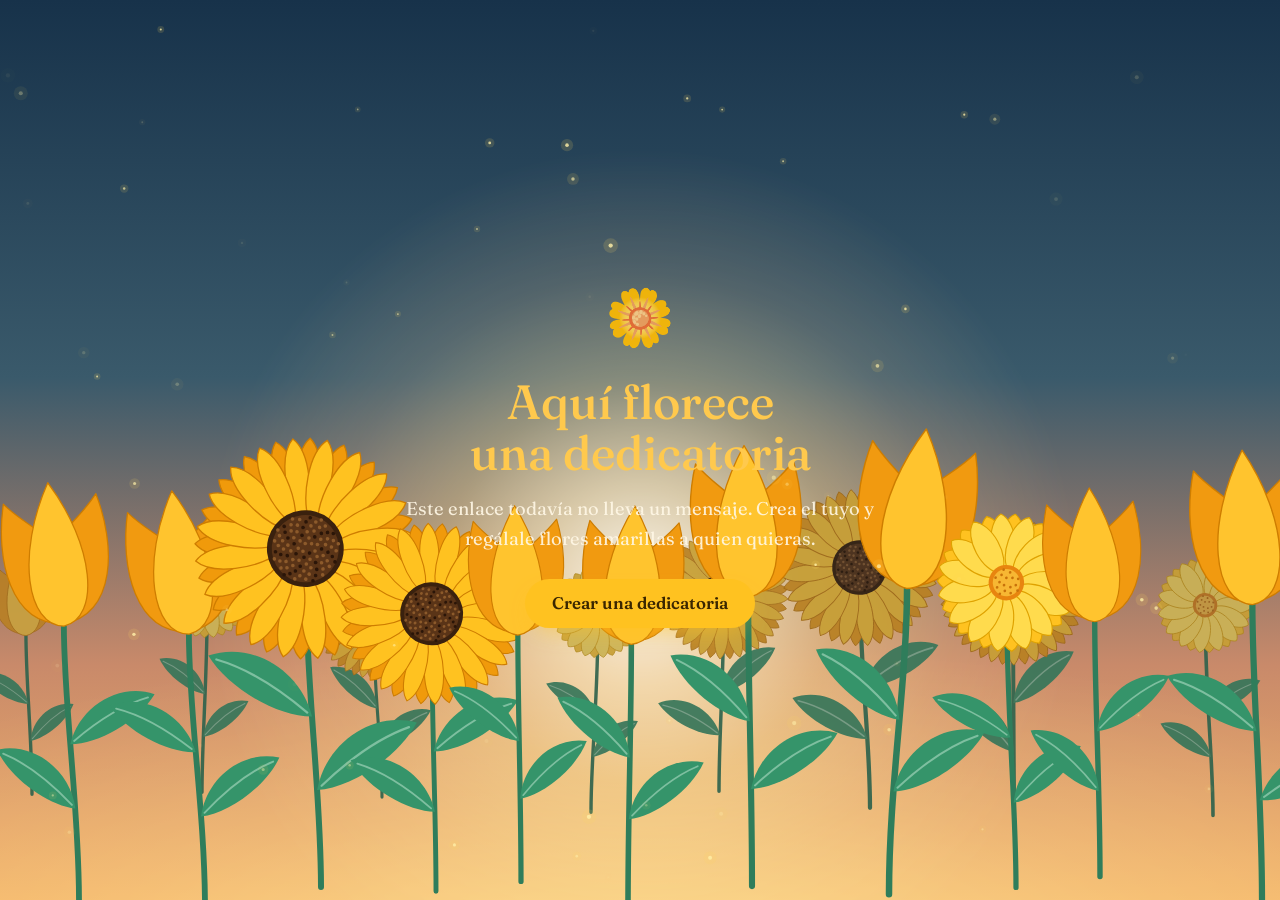
==== dedicatoria.html @ d3b1a773 "nueva version con dedicatoria" ====
<!DOCTYPE html>
<html lang="es">
<head>
  <meta charset="UTF-8">
  <meta name="viewport" content="width=device-width, initial-scale=1, viewport-fit=cover">
  <title>Una dedicatoria de flores amarillas</title>
  <meta name="description" content="Un regalo de flores amarillas para el 21 de marzo.">
  <meta name="theme-color" content="#12283C">
  <meta name="robots" content="noindex">
  <link rel="icon" href="data:image/svg+xml,%3Csvg xmlns='http://www.w3.org/2000/svg' viewBox='0 0 100 100'%3E%3Ctext y='.9em' font-size='90'%3E🌼%3C/text%3E%3C/svg%3E">

  <link rel="preconnect" href="https://fonts.googleapis.com">
  <link rel="preconnect" href="https://fonts.gstatic.com" crossorigin>
  <link href="https://fonts.googleapis.com/css2?family=Caveat:wght@500;600;700&family=Fraunces:ital,opsz,wght@0,9..144,400..700;1,9..144,400..600&display=swap" rel="stylesheet">

  <link rel="stylesheet" href="style.css">
  <script src="flores.js" defer></script>
  <script src="dedicatoria.js" defer></script>
</head>
<body class="pagina-dedicatoria">

  <main class="escena" id="escena">
    <!-- Cielo en capas: antes del amanecer + amanecer cálido -->
    <div class="cielo" aria-hidden="true"></div>
    <div class="cielo cielo--calido" aria-hidden="true"></div>
    <div class="estrellas" id="estrellas" aria-hidden="true"></div>
    <div class="resplandor" aria-hidden="true"></div>
    <div class="sol" aria-hidden="true"></div>

    <!-- Prado (lo siembra flores.js) -->
    <div class="prado" id="prado" aria-hidden="true"></div>
    <canvas class="polen" id="polen" aria-hidden="true"></canvas>

    <!-- 1) El regalo cerrado -->
    <div class="sobre" id="sobre">
      <p class="sobre__linea">Un regalo de flores amarillas para</p>
      <p class="sobre__nombre" id="sobre-nombre"></p>
      <button class="boton boton--abrir" type="button" id="abrir">
        <span class="boton__flor" aria-hidden="true">🌼</span>
        Abrir el regalo
      </button>
      <p class="sobre__pista">21 de marzo · Día de las flores amarillas</p>
    </div>

    <!-- 2) La dedicatoria (aparece al abrir) -->
    <article class="carta" id="carta" hidden>
      <p class="carta__para" id="carta-para">Para</p>
      <h1 class="carta__nombre" id="carta-nombre"></h1>

      <div class="carta__sello" aria-hidden="true">
        <svg viewBox="0 0 120 24" width="120" height="24">
          <line x1="4" y1="12" x2="46" y2="12"></line>
          <path d="M60 4 C 66 8, 66 16, 60 20 C 54 16, 54 8, 60 4Z" class="sello-petalo"></path>
          <path d="M60 4 C 54 8, 54 16, 60 20 C 66 16, 66 8, 60 4Z" class="sello-petalo" transform="rotate(90 60 12)"></path>
          <circle cx="60" cy="12" r="3" class="sello-centro"></circle>
          <line x1="74" y1="12" x2="116" y2="12"></line>
        </svg>
      </div>

      <p class="carta__mensaje" id="carta-mensaje"></p>

      <p class="carta__firma" id="carta-firma" hidden>
        <span class="carta__firma-etiqueta">con cariño,</span>
        <span class="carta__firma-nombre" id="carta-de"></span>
      </p>
    </article>

    <!-- 3) Si el enlace llega vacío -->
    <div class="vacio" id="vacio" hidden>
      <p class="vacio__flor" aria-hidden="true">🌼</p>
      <h1>Aquí florece una dedicatoria</h1>
      <p>Este enlace todavía no lleva un mensaje. Crea el tuyo y regálale flores amarillas a quien quieras.</p>
      <a class="boton" href="index.html">Crear una dedicatoria</a>
    </div>

    <!-- Enlace discreto para crear la propia (aparece al abrir) -->
    <a class="crear-tuya" id="crear-tuya" href="index.html" hidden>Crear tu propia dedicatoria</a>
  </main>

</body>
</html>
---- style.css ----
/* =====================================================
   Día de las flores amarillas
   Amanecer sobre un prado. Amarillo, oro y verde.
   ===================================================== */
:root {
  /* cielo antes del amanecer */
  --noche-1: #0F2233;
  --noche-2: #1B3A4B;
  --noche-3: #2E4A56;
  /* amanecer cálido */
  --alba-1: #17324A;
  --alba-2: #3A5A6B;
  --alba-3: #C98A6A;
  --alba-4: #F3B267;
  /* luz */
  --oro: #FFC94D;
  --girasol: #FFC220;
  --mantequilla: #FFE9A8;
  --crema: #FFF7E6;
  /* follaje */
  --hoja-oscura: #1C5A46;
  --hoja: #35946A;
  --tallo: #2F7D5B;

  --serif: 'Fraunces', Georgia, 'Times New Roman', serif;
  --mano: 'Caveat', 'Segoe Script', cursive;
}

*, *::before, *::after { box-sizing: border-box; }
[hidden] { display: none !important; }

@media (prefers-reduced-motion: no-preference) {
  html { scroll-behavior: smooth; }
}

body {
  margin: 0;
  font-family: var(--serif);
  font-optical-sizing: auto;
  font-size: 1.15rem;
  line-height: 1.6;
  color: var(--crema);
  background: var(--noche-1);
  -webkit-font-smoothing: antialiased;
  text-rendering: optimizeLegibility;
}

h1, h2, h3 { font-weight: 500; line-height: 1.05; text-wrap: balance; margin: 0; }

/* ---------- Botones ---------- */
.boton {
  display: inline-flex;
  align-items: center;
  justify-content: center;
  gap: .5rem;
  min-height: 3.1rem;
  padding: .75rem 1.7rem;
  border: 0;
  border-radius: 999px;
  background: var(--girasol);
  color: #3A2600;
  font: 600 1.05rem/1 var(--serif);
  text-decoration: none;
  cursor: pointer;
  transition: transform .18s ease, background-color .18s ease, box-shadow .18s ease;
  box-shadow: 0 10px 26px -12px rgba(255, 194, 32, .8);
}
.boton:hover { background: var(--mantequilla); transform: translateY(-2px); }
.boton:active { transform: translateY(0); }
.boton:focus-visible { outline: 3px solid var(--mantequilla); outline-offset: 3px; }

.boton--suave {
  background: transparent;
  color: var(--mantequilla);
  box-shadow: inset 0 0 0 1.5px rgba(255, 233, 168, .55);
}
.boton--suave:hover { background: rgba(255, 233, 168, .14); }

/* =====================================================
   ESCENA (cielo + amanecer) — común a las dos páginas
   ===================================================== */
.escena {
  position: relative;
  isolation: isolate;
  overflow: hidden;
  min-height: 100svh;
  display: grid;
  place-items: center;
  padding:
    calc(env(safe-area-inset-top, 0px) + 2rem) 1.25rem
    calc(env(safe-area-inset-bottom, 0px) + 2rem);
  text-align: center;
}

/* Cielos superpuestos (se funde el cálido encima del nocturno) */
.cielo {
  position: absolute; inset: 0; z-index: 0;
  background: linear-gradient(180deg, var(--noche-1) 0%, var(--noche-2) 52%, var(--noche-3) 100%);
}
.cielo--calido {
  background: linear-gradient(180deg, var(--alba-1) 0%, var(--alba-2) 42%, var(--alba-3) 74%, var(--alba-4) 100%);
  opacity: 0;
  transition: opacity 2.8s ease;
}

/* Estrellas tenues que se apagan al amanecer */
.estrellas {
  position: absolute; inset: 0; z-index: 0;
  background-image:
    radial-gradient(1.5px 1.5px at 12% 18%, rgba(255,255,255,.8), transparent),
    radial-gradient(1.5px 1.5px at 28% 32%, rgba(255,255,255,.6), transparent),
    radial-gradient(1px 1px at 44% 14%, rgba(255,255,255,.7), transparent),
    radial-gradient(1.5px 1.5px at 63% 26%, rgba(255,255,255,.6), transparent),
    radial-gradient(1px 1px at 78% 12%, rgba(255,255,255,.7), transparent),
    radial-gradient(1.5px 1.5px at 88% 30%, rgba(255,255,255,.6), transparent),
    radial-gradient(1px 1px at 52% 40%, rgba(255,255,255,.5), transparent);
  opacity: .9;
  transition: opacity 2s ease;
}

/* Resplandor cálido del horizonte (mezcla aditiva: nunca ensucia el color) */
.resplandor {
  position: absolute; inset: 0; z-index: 1;
  background: radial-gradient(125% 62% at 50% 112%,
    rgba(255, 198, 96, .70) 0%,
    rgba(255, 168, 84, .28) 38%,
    transparent 66%);
  mix-blend-mode: screen;
  opacity: .3;
  transition: opacity 2.8s ease;
}

/* El sol: un disco de luz difusa que sube. Screen + blur => brillo real */
.sol {
  position: absolute; z-index: 1;
  left: 50%; bottom: -14%;
  width: min(115vmin, 880px);
  aspect-ratio: 1;
  translate: -50% 0;
  border-radius: 50%;
  background: radial-gradient(circle at 50% 50%,
    rgba(255, 250, 235, .95) 0%,
    rgba(255, 224, 150, .72) 16%,
    rgba(255, 199, 77, .40) 32%,
    rgba(255, 176, 74, .16) 50%,
    transparent 70%);
  mix-blend-mode: screen;
  filter: blur(4px);
  opacity: 0;
  transform: translateY(22%) scale(.82);
  transition: opacity 2.6s ease, transform 3.2s cubic-bezier(.2, .7, .2, 1);
}

/* Estado "amanecido": lo activa cada página */
.amanece .cielo--calido { opacity: 1; }
.amanece .resplandor { opacity: 1; }
.amanece .sol { opacity: 1; transform: translateY(0) scale(1); }
.amanece .estrellas { opacity: 0; }

/* Prado y canvas */
.prado { position: absolute; inset: 0; z-index: 2; pointer-events: none; }
.polen { position: absolute; inset: 0; z-index: 3; width: 100%; height: 100%; pointer-events: none; }

/* =====================================================
   FLORES
   ===================================================== */
.flor {
  --h: min(52svh, 460px);
  display: block;
  height: calc(var(--e, 1) * var(--h));
  aspect-ratio: 200 / 420;
}
.prado .flor {
  --h: min(56svh, 520px);
  position: absolute;
  bottom: 0;
  transform: translateX(-50%);
}
.prado .flor.lejos { filter: saturate(.8) brightness(.82); opacity: .92; }

.flor svg {
  display: block; width: 100%; height: 100%;
  overflow: visible;
  transform-origin: 50% 100%;
  animation: mecer var(--t, 6s) ease-in-out var(--m, 0s) infinite alternate;
}
@keyframes mecer { from { transform: rotate(-1.5deg); } to { transform: rotate(1.5deg); } }

.flor--girasol   { --p1: #FFC220; --p2: #F09A0B; --borde: #CE7D00; }
.flor--margarita { --p1: #FFDB4D; --p2: #FFC220; --borde: #DFA200; }
.flor--tulipan   { --p1: #FFC42E; --p2: #F19A10; --borde: #CE7D00; }

.tallo { fill: none; stroke: var(--c-tallo, var(--tallo)); stroke-width: 5; stroke-linecap: round; stroke-dasharray: 1; }
.hoja  { fill: var(--c-hoja, var(--hoja)); transform-origin: 0 0; }
.vena  { fill: none; stroke: rgba(235, 255, 240, .4); stroke-width: 1.5; stroke-linecap: round; transform-origin: 0 0; }
.petalo { transform-origin: 0 0; stroke: var(--borde); stroke-width: 1.1; stroke-linejoin: round; }
.petalo--frente { fill: var(--p1); }
.petalo--atras  { fill: var(--p2); }
.cabeza { transform-origin: 0 0; }
.cabeza--tulipan, .cabeza--tulipan .petalo { transform-origin: 0 34px; }
.centro { transform-origin: 0 0; }

/* nacimiento */
.flor.semilla { opacity: 0; }
.flor.brota { opacity: 1; }
.flor.brota .tallo { animation: crecer 1.7s cubic-bezier(.3, .7, .2, 1) var(--d, 0s) both; }
.flor.brota .hoja,
.flor.brota .vena  { animation: abrir .9s cubic-bezier(.2, 1.2, .4, 1) calc(var(--d, 0s) + .6s + var(--k, 0) * .3s) both; }
.flor.brota .cabeza { animation: brotar 1.1s cubic-bezier(.2, 1.35, .4, 1) calc(var(--d, 0s) + 1.2s) both; }
.flor.brota .petalo { animation: abrir 1s cubic-bezier(.2, 1.3, .4, 1) calc(var(--d, 0s) + 1.3s + var(--r, 0s)) both; }
.flor.brota .centro { animation: abrir .8s cubic-bezier(.2, 1.3, .4, 1) calc(var(--d, 0s) + 1.25s) both; }
@keyframes crecer { from { stroke-dashoffset: 1; } to { stroke-dashoffset: 0; } }
@keyframes abrir  { from { transform: scale(0); } }
@keyframes brotar { from { transform: scale(.2) rotate(-28deg); opacity: 0; } }

/* =====================================================
   PORTADA (index)
   ===================================================== */
.escena--inicio { align-content: center; }
.portada {
  position: relative; z-index: 4;
  display: grid; justify-items: center; gap: 1.1rem;
  max-width: 46rem;
  animation: aparecer 1.6s ease-out .5s both;
}
@keyframes aparecer { from { opacity: 0; transform: translateY(14px); filter: blur(6px); } }

.portada__fecha {
  margin: 0; font-family: var(--mano);
  font-size: clamp(1.5rem, 4vw, 2.1rem); color: var(--mantequilla);
}
.portada__titulo {
  font-size: clamp(2.6rem, 9vw, 6rem);
  color: var(--oro);
  text-shadow: 0 2px 40px rgba(255, 201, 77, .45);
}
.portada__bajada {
  margin: 0; max-width: 34rem;
  font-size: clamp(1.05rem, 2.4vw, 1.3rem);
  line-height: 1.55; color: rgba(255, 247, 230, .92);
}
.portada .boton { margin-top: .6rem; }

.bajar {
  position: absolute; z-index: 4;
  bottom: calc(env(safe-area-inset-bottom, 0px) + 1.2rem); left: 50%;
  width: 2.8rem; height: 2.8rem; translate: -50% 0;
  display: grid; place-items: center;
  color: var(--crema); text-decoration: none; font-size: 1.4rem;
  border-radius: 50%; background: rgba(255, 247, 230, .12);
  animation: flotar 2.4s ease-in-out infinite;
}
@keyframes flotar { 50% { transform: translateY(6px); } }

/* =====================================================
   Secciones claras (index)
   ===================================================== */
.ancho { width: min(100%, 64rem); margin-inline: auto; }

.intro {
  background: var(--crema); color: #33291B;
  padding: clamp(4rem, 10vw, 7rem) 1.25rem;
}
.intro h2 { font-size: clamp(1.9rem, 4.6vw, 2.9rem); color: #7A4B12; margin-bottom: 1.2rem; }
.intro p { max-width: 40rem; margin: 0 auto 1.1em; text-align: center; }
.intro p:last-child { margin-bottom: 0; }

/* ===== Componer ===== */
.componer {
  background: linear-gradient(180deg, #10222F 0%, #16344A 100%);
  padding: clamp(4rem, 10vw, 7rem) 1.25rem;
}
.componer__reja {
  display: grid; gap: 3rem;
  grid-template-columns: minmax(0, 1fr);
  align-items: start;
}
.componer h2 { font-size: clamp(1.9rem, 4.6vw, 2.8rem); color: var(--oro); margin-bottom: 1.6rem; }

@media (min-width: 56rem) {
  .componer__reja { grid-template-columns: minmax(0, 6fr) minmax(0, 5fr); gap: 4rem; }
  .componer__vista { position: sticky; top: 2rem; }
}

form { display: grid; gap: 1.25rem; }
.fila { display: grid; gap: 1.1rem; grid-template-columns: repeat(auto-fit, minmax(11rem, 1fr)); }

.campo { display: grid; gap: .4rem; margin: 0; padding: 0; border: 0; min-width: 0; }
.campo label, .campo legend {
  padding: 0; font-family: var(--mano);
  font-size: 1.35rem; color: var(--mantequilla);
}
.campo legend { margin-bottom: .5rem; }

.campo input[type='text'], .campo textarea {
  width: 100%; padding: .85rem 1rem;
  font: 400 1.05rem/1.5 var(--serif); color: var(--crema);
  background: rgba(255, 247, 230, .06);
  border: 1.5px solid rgba(255, 233, 168, .3);
  border-radius: .8rem;
}
.campo textarea { min-height: 8rem; resize: vertical; }
.campo input::placeholder, .campo textarea::placeholder { color: rgba(255, 247, 230, .4); }
.campo input:focus-visible, .campo textarea:focus-visible {
  outline: 3px solid var(--girasol); outline-offset: 2px; border-color: transparent;
}
.contador { justify-self: end; font-size: .9rem; color: rgba(255, 247, 230, .6); }

.flores-op { display: flex; flex-wrap: wrap; gap: .6rem; }
.flor-op { position: relative; }
.flor-op input { position: absolute; inset: 0; opacity: 0; cursor: pointer; }
.flor-op span {
  display: inline-flex; padding: .55rem 1.15rem;
  border: 1.5px solid rgba(255, 233, 168, .4); border-radius: 999px;
  transition: background-color .18s ease, color .18s ease, border-color .18s ease;
}
.flor-op input:checked + span { background: var(--girasol); border-color: var(--girasol); color: #3A2600; font-weight: 600; }
.flor-op input:focus-visible + span { outline: 3px solid var(--mantequilla); outline-offset: 2px; }

form .boton { justify-self: start; }
.estado { min-height: 1.4em; margin: 0; font-family: var(--mano); font-size: 1.2rem; color: var(--mantequilla); }

.resultado {
  display: grid; gap: .7rem; margin-top: 1.6rem; padding: 1.3rem;
  border: 1.5px solid rgba(255, 233, 168, .28); border-radius: 1rem;
  background: rgba(255, 233, 168, .06);
}
.resultado label { font-family: var(--mano); font-size: 1.25rem; color: var(--mantequilla); }
.resultado input {
  width: 100%; padding: .7rem .9rem; font: 400 .95rem/1.4 var(--serif); color: inherit;
  text-overflow: ellipsis; background: rgba(0, 0, 0, .28);
  border: 1px solid rgba(255, 233, 168, .28); border-radius: .6rem;
}
.resultado input:focus-visible { outline: 3px solid var(--girasol); outline-offset: 2px; }
.resultado__acciones { display: flex; flex-wrap: wrap; gap: .6rem; }

/* ===== Vista previa ===== */
.vista__etiqueta { margin: 0 0 .7rem; font-family: var(--mano); font-size: 1.3rem; color: rgba(255, 247, 230, .75); }
.tarjeta {
  position: relative; overflow: hidden;
  min-height: 26rem; padding: 2.2rem 1.6rem 8rem;
  display: flex; flex-direction: column; justify-content: center;
  text-align: center; border-radius: 1.4rem;
  background: linear-gradient(180deg, var(--alba-1) 0%, var(--alba-2) 45%, var(--alba-3) 78%, var(--alba-4) 100%);
  box-shadow: 0 30px 60px -30px rgba(0, 0, 0, .7);
}
.tarjeta::after { /* resplandor cálido dentro de la tarjeta */
  content: ''; position: absolute; inset: 0; z-index: 0; pointer-events: none;
  background: radial-gradient(120% 55% at 50% 108%, rgba(255, 198, 96, .55), transparent 62%);
  mix-blend-mode: screen;
}
.tarjeta__prado { position: absolute; inset: 0; z-index: 1; pointer-events: none; }
.tarjeta__prado .flor { --h: 150px; }
.tarjeta__texto { position: relative; z-index: 2; }
.tarjeta__para { margin: 0; font-family: var(--mano); font-size: 1.4rem; color: var(--mantequilla); }
.tarjeta__nombre {
  margin: .1rem 0 .8rem; font-family: var(--serif); font-weight: 600;
  font-size: clamp(2rem, 7vw, 2.8rem); line-height: 1.05; color: var(--oro);
  word-break: break-word;
}
.tarjeta__mensaje { margin: 0 auto; max-width: 24rem; font-style: italic; font-size: 1.1rem; line-height: 1.55; text-wrap: pretty; }
.tarjeta__de { margin: 1rem 0 0; font-family: var(--mano); font-size: 1.3rem; color: var(--mantequilla); }

/* =====================================================
   PÁGINA DE DEDICATORIA
   ===================================================== */
.pagina-dedicatoria { background: var(--noche-1); }
.pagina-dedicatoria .escena { cursor: default; }

/* --- El regalo cerrado --- */
.sobre {
  position: relative; z-index: 5;
  display: grid; justify-items: center; gap: 1.2rem;
  max-width: 34rem;
  animation: aparecer 1.4s ease-out .3s both;
  transition: opacity .8s ease, transform .8s ease;
}
.sobre.se-va { opacity: 0; transform: translateY(-16px) scale(.98); pointer-events: none; }
.sobre__linea { margin: 0; font-size: 1.15rem; color: rgba(255, 247, 230, .85); }
.sobre__nombre {
  margin: 0; font-family: var(--serif); font-weight: 600;
  font-size: clamp(2.4rem, 10vw, 4.4rem); color: var(--oro);
  text-shadow: 0 2px 34px rgba(255, 201, 77, .4); word-break: break-word;
}
.boton--abrir { margin-top: .4rem; font-size: 1.15rem; padding: .9rem 2rem; }
.boton__flor { font-size: 1.2rem; }
.sobre__pista { margin: .4rem 0 0; font-family: var(--mano); font-size: 1.2rem; color: rgba(255, 247, 230, .7); }

/* --- La carta --- */
.carta {
  position: relative; z-index: 5;
  display: grid; justify-items: center; gap: .2rem;
  max-width: 40rem; padding: 0 .5rem;
}
.carta__para { margin: 0; font-family: var(--mano); font-size: clamp(1.5rem, 5vw, 2rem); color: var(--mantequilla); }
.carta__nombre {
  margin: 0 0 .3rem; font-family: var(--serif); font-weight: 600;
  font-size: clamp(3rem, 13vw, 6.5rem); line-height: 1; color: var(--oro);
  text-shadow: 0 2px 44px rgba(255, 201, 77, .45); word-break: break-word;
}
.carta__sello { margin: .6rem 0 1.1rem; color: var(--mantequilla); opacity: .85; }
.carta__sello line { stroke: currentColor; stroke-width: 1.4; }
.carta__sello .sello-petalo { fill: var(--girasol); }
.carta__sello .sello-centro { fill: #6B3E12; }
.carta__mensaje {
  margin: 0; max-width: 32rem;
  font-style: italic; font-size: clamp(1.3rem, 3.6vw, 1.9rem);
  line-height: 1.65; color: var(--crema); text-wrap: pretty;
}
.carta__mensaje::before { content: '“'; }
.carta__mensaje::after  { content: '”'; }
.carta__firma { margin: 1.6rem 0 0; display: grid; gap: .1rem; }
.carta__firma-etiqueta { font-size: 1rem; color: rgba(255, 247, 230, .8); }
.carta__firma-nombre { font-family: var(--mano); font-size: clamp(2rem, 7vw, 3rem); color: var(--mantequilla); }

/* Entrada escalonada de la carta */
.carta > * { opacity: 0; }
.carta.entra > * { animation: subir .9s cubic-bezier(.2, .8, .3, 1) both; }
.carta.entra .carta__para    { animation-delay: .15s; }
.carta.entra .carta__nombre  { animation-delay: .35s; }
.carta.entra .carta__sello   { animation-delay: .7s; }
.carta.entra .carta__mensaje { animation-delay: .9s; }
.carta.entra .carta__firma   { animation-delay: 1.3s; }
@keyframes subir { from { opacity: 0; transform: translateY(16px); filter: blur(4px); } }

/* --- Estado vacío --- */
.vacio { position: relative; z-index: 5; display: grid; justify-items: center; gap: 1rem; max-width: 32rem; }
.vacio__flor { margin: 0; font-size: 3.5rem; }
.vacio h1 { font-size: clamp(1.9rem, 6vw, 3rem); color: var(--oro); }
.vacio p { margin: 0; color: rgba(255, 247, 230, .9); }
.vacio .boton { margin-top: .6rem; }

/* --- Enlace discreto para crear la propia --- */
.crear-tuya {
  position: absolute; z-index: 5; left: 50%; translate: -50% 0;
  bottom: calc(env(safe-area-inset-bottom, 0px) + 1rem);
  font-size: .95rem; color: rgba(255, 247, 230, .7); text-decoration: none;
  border-bottom: 1px solid rgba(255, 247, 230, .3); padding-bottom: 1px;
  opacity: 0; transition: opacity 1s ease 1.6s;
}
.crear-tuya.visible { opacity: 1; }
.crear-tuya:hover { color: var(--crema); }

/* =====================================================
   Pie
   ===================================================== */
.pie {
  padding: 2rem 1.25rem calc(env(safe-area-inset-bottom, 0px) + 2.5rem);
  text-align: center; font-family: var(--mano); font-size: 1.2rem;
  color: rgba(255, 247, 230, .8);
  background: #10222F;
}
.pie p { margin: 0; }

/* =====================================================
   Menos movimiento: todo llega ya florecido
   ===================================================== */
@media (prefers-reduced-motion: reduce) {
  *, *::before, *::after { animation: none !important; transition: none !important; }
  .sol, .resplandor, .cielo--calido { opacity: 1; }
  .sol { transform: translateY(0) scale(1); }
  .estrellas { opacity: 0; }
  .carta > * { opacity: 1; }
}
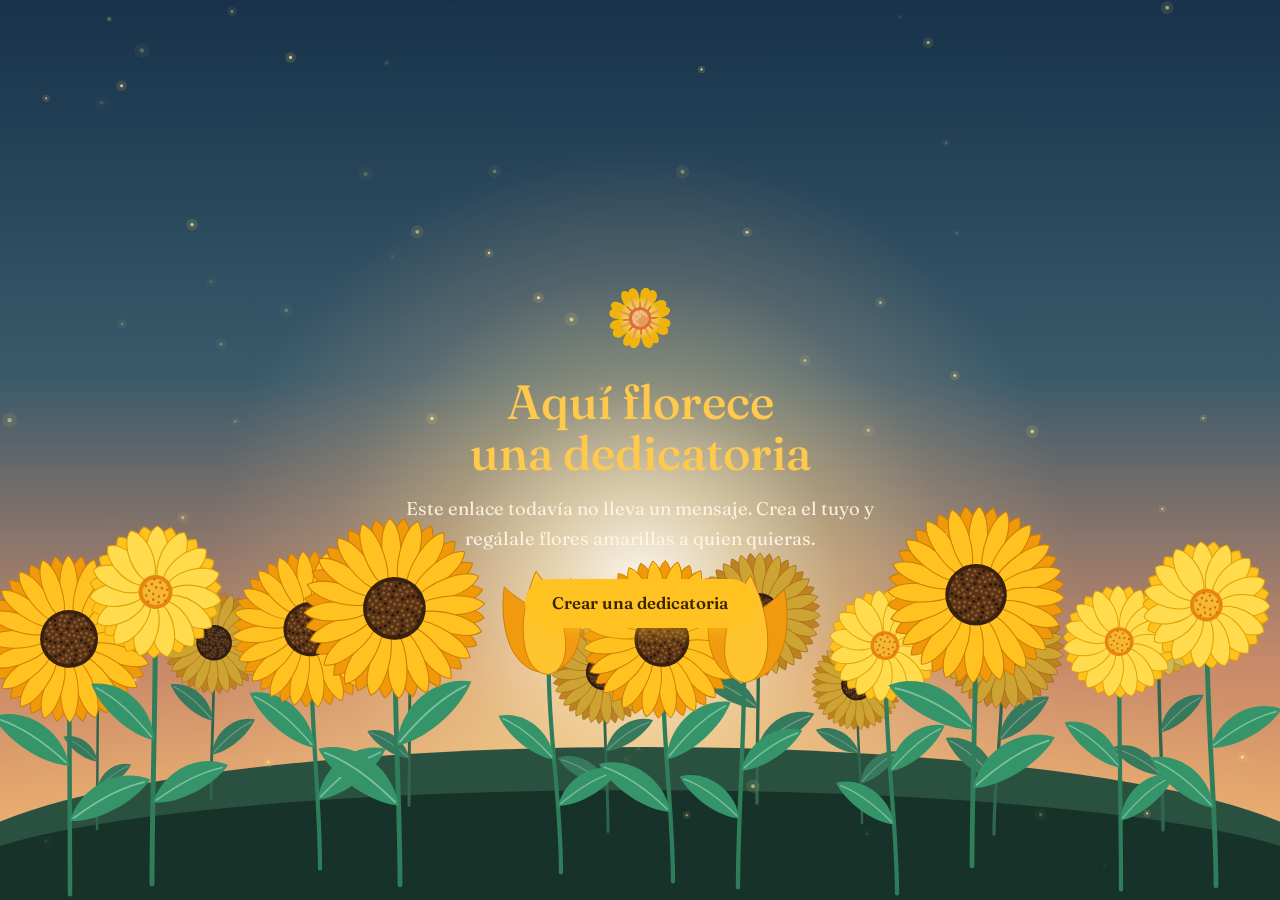
==== commit 9bdea33f: "Arreglos" ====
--- a/dedicatoria.html
+++ b/dedicatoria.html
@@ -26,6 +26,7 @@
     <div class="estrellas" id="estrellas" aria-hidden="true"></div>
     <div class="resplandor" aria-hidden="true"></div>
     <div class="sol" aria-hidden="true"></div>
+    <div class="suelo" aria-hidden="true"></div>
 
     <!-- Prado (lo siembra flores.js) -->
     <div class="prado" id="prado" aria-hidden="true"></div>
--- a/style.css
+++ b/style.css
@@ -21,6 +21,8 @@
   --hoja-oscura: #1C5A46;
   --hoja: #35946A;
   --tallo: #2F7D5B;
+  --pradera-1: #2A5140;
+  --pradera-2: #163229;
 
   --serif: 'Fraunces', Georgia, 'Times New Roman', serif;
   --mano: 'Caveat', 'Segoe Script', cursive;
@@ -161,6 +163,12 @@
 .prado { position: absolute; inset: 0; z-index: 2; pointer-events: none; }
 .polen { position: absolute; inset: 0; z-index: 3; width: 100%; height: 100%; pointer-events: none; }
 
+/* Suelo: dos lomas suaves para que las flores queden plantadas */
+.suelo { position: absolute; left: 0; right: 0; bottom: 0; z-index: 1; height: clamp(96px, 17svh, 190px); pointer-events: none; }
+.suelo::before, .suelo::after { content: ''; position: absolute; left: -4%; right: -4%; bottom: 0; }
+.suelo::before { height: 100%; background: var(--pradera-1); border-radius: 50% 50% 0 0 / 120px 120px 0 0; }
+.suelo::after  { height: 72%; background: var(--pradera-2); border-radius: 50% 50% 0 0 / 90px 90px 0 0; }
+
 /* =====================================================
    FLORES
    ===================================================== */
@@ -171,12 +179,12 @@
   aspect-ratio: 200 / 420;
 }
 .prado .flor {
-  --h: min(56svh, 520px);
+  --h: min(44svh, 400px);
   position: absolute;
   bottom: 0;
   transform: translateX(-50%);
 }
-.prado .flor.lejos { filter: saturate(.8) brightness(.82); opacity: .92; }
+.prado .flor.lejos { filter: saturate(.82) brightness(.84); }
 
 .flor svg {
   display: block; width: 100%; height: 100%;
@@ -390,7 +398,12 @@
 .carta {
   position: relative; z-index: 5;
   display: grid; justify-items: center; gap: .2rem;
-  max-width: 40rem; padding: 0 .5rem;
+  max-width: 40rem; padding: 0 .5rem; margin-bottom: 9svh;
+}
+.carta::before {
+  content: ''; position: absolute; z-index: -1; inset: -6% -10% -4%;
+  background: radial-gradient(58% 52% at 50% 46%, rgba(9, 22, 32, .5), rgba(9, 22, 32, .22) 55%, transparent 80%);
+  filter: blur(8px);
 }
 .carta__para { margin: 0; font-family: var(--mano); font-size: clamp(1.5rem, 5vw, 2rem); color: var(--mantequilla); }
 .carta__nombre {
@@ -421,7 +434,10 @@
 .carta.entra .carta__sello   { animation-delay: .7s; }
 .carta.entra .carta__mensaje { animation-delay: .9s; }
 .carta.entra .carta__firma   { animation-delay: 1.3s; }
-@keyframes subir { from { opacity: 0; transform: translateY(16px); filter: blur(4px); } }
+@keyframes subir {
+  from { opacity: 0; transform: translateY(16px); filter: blur(4px); }
+  to   { opacity: 1; transform: none; filter: none; }
+}
 
 /* --- Estado vacío --- */
 .vacio { position: relative; z-index: 5; display: grid; justify-items: center; gap: 1rem; max-width: 32rem; }
